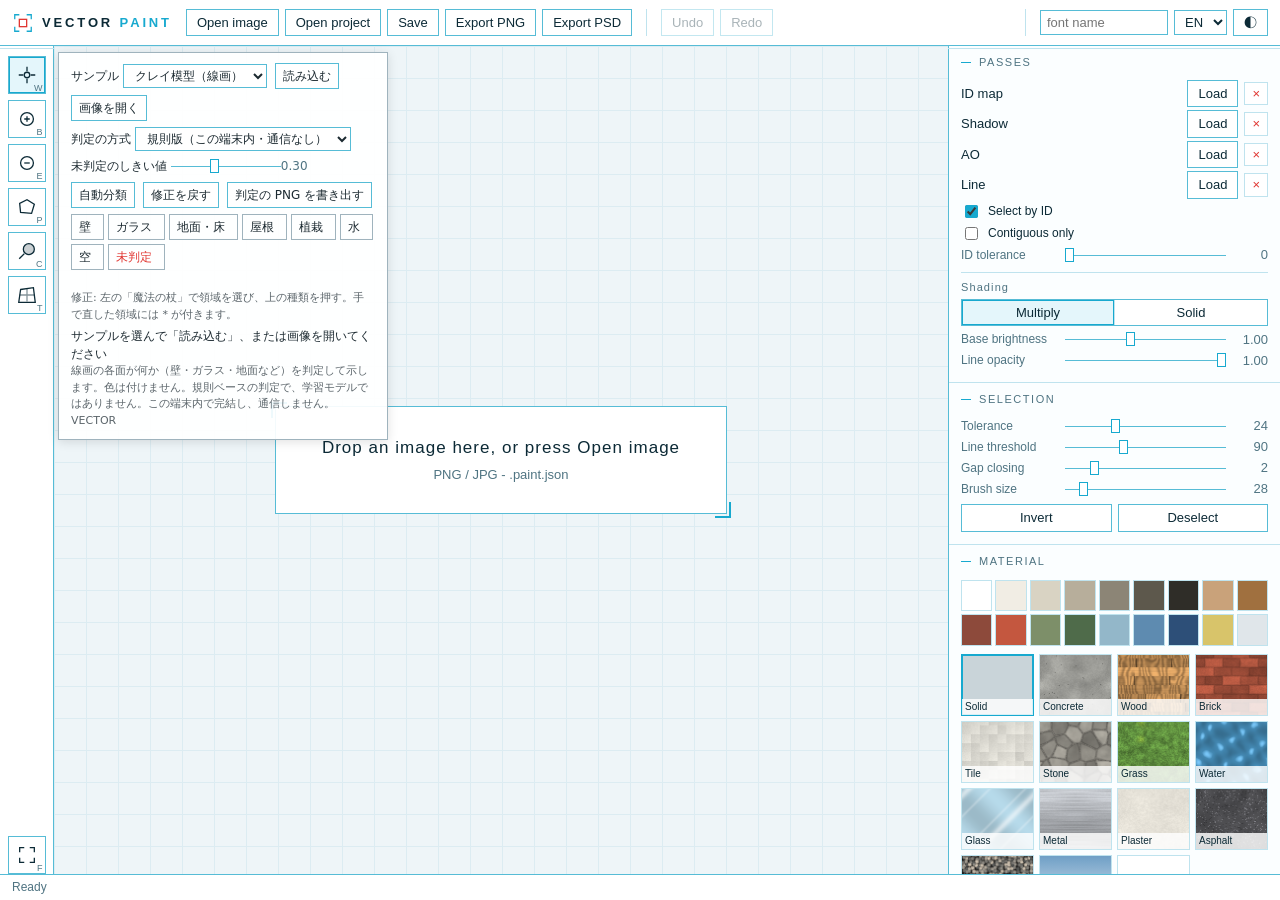
==== vector-paint.html @ c96a1606 "Publish VECTOR PAINT: surface judgment layer (no colour)" ====
<!doctype html>
<html lang="ja" data-theme="light">
<head>
<meta charset="utf-8">
<meta name="viewport" content="width=device-width, initial-scale=1">
<title>VECTOR PAINT</title>
<link rel="stylesheet" href="paint/paint.css">
<link rel="stylesheet" href="vector-paint.css">
</head>
<body>
<div id="app">
  <header id="top">
    <div class="brand">
      <svg viewBox="0 0 24 24" fill="none" stroke="currentColor" stroke-width="1.4"><path d="M3 8V3h5M16 3h5v5M21 16v5h-5M8 21H3v-5" style="stroke:var(--accent)"/><rect x="8" y="8" width="8" height="8" style="stroke:var(--red)"/></svg>
      <span>VECTOR <em>PAINT</em></span>
    </div>
    <div class="grp">
      <button id="b-open" data-i="open_image"></button>
      <button id="b-opendoc" data-i="open_project"></button>
      <button id="b-save" data-i="save"></button>
      <button id="b-png" data-i="export_png"></button>
      <button id="b-psd" data-i="export_psd"></button>
    </div>
    <div class="grp" style="display:none">
      <select id="s-kind"><option value="plan"></option><option value="elev"></option><option value="section"></option></select>
      <button id="b-auto"></button>
      <label id="l-depth" hidden><span></span> <input id="r-depth" type="range" min="0" max="100" value="60"></label>
    </div>
    <div class="grp">
      <button id="b-undo" data-i="undo"></button>
      <button id="b-redo" data-i="redo"></button>
    </div>
    <div class="grp right">
      <input id="i-font" type="text" list="fontlist" data-pi="font_ph" data-ti="font" autocomplete="off">
      <datalist id="fontlist">
        <option value="Bahnschrift"><option value="DIN Alternate"><option value="Segoe UI"><option value="Yu Gothic UI">
        <option value="Meiryo UI"><option value="Arial"><option value="Consolas"><option value="system-ui">
      </datalist>
      <select id="s-lang"><option value="ja">JA</option><option value="en">EN</option></select>
      <button id="b-theme" data-ti="theme">&#9680;</button>
    </div>
  </header>

  <nav id="tools"></nav>

  <main id="stage">
    <canvas id="view"></canvas>
    <div id="drop"><div class="box"><div class="big" data-i="drop_hint"></div><div class="sub" data-i="drop_sub"></div></div></div>
  </main>

  <aside id="side"></aside>

  <footer id="status">
    <div id="msg"></div>
    <span id="st-pos"></span><span id="st-sel"></span><span id="st-zoom"></span><span id="st-size"></span>
  </footer>
</div>

<section id="vp" aria-label="VECTOR PAINT 面の判定">
  <div class="vp-row">
    <label>サンプル <select id="vp-sample"></select></label>
    <button id="vp-load" type="button">読み込む</button>
    <button id="vp-file" type="button">画像を開く</button>
  </div>
  <div class="vp-row">
    <label>判定の方式 <select id="vp-labeler"></select></label>
    <label>未判定のしきい値 <input id="vp-thr" type="range" min="5" max="70" value="30"><output id="vp-thr-v">0.30</output></label>
  </div>
  <div class="vp-row">
    <button id="vp-run" type="button">自動分類</button>
    <button id="vp-reset" type="button">修正を戻す</button>
    <button id="vp-export" type="button">判定の PNG を書き出す</button>
  </div>
  <div id="vp-legend" class="vp-legend"></div>
  <div id="vp-at" class="vp-at" aria-live="polite"></div>
  <div id="vp-hint" class="vp-hint">修正: 左の「魔法の杖」で領域を選び、上の種類を押す。手で直した領域には * が付きます。</div>
  <div id="vp-msg" class="vp-msg" role="status"></div>
  <div class="vp-foot">線画の各面が何か（壁・ガラス・地面など）を判定して示します。色は付けません。規則ベースの判定で、学習モデルではありません。この端末内で完結し、通信しません。 VECTOR</div>
</section>

<input id="f-image" type="file" accept="image/*" class="hide">
<input id="f-doc" type="file" accept=".json,application/json" class="hide">
<input id="f-pass" type="file" accept="image/*" class="hide">
<input id="f-tex" type="file" accept="image/*" multiple class="hide">

<script src="paint/i18n.js"></script>
<script src="paint/core.js"></script>
<script src="paint/psd.js"></script>
<script src="paint/ui.js"></script>
<script src="ai/regions.js"></script>
<script src="ai/classify.js"></script>
<script src="ai/labeler.js"></script>
<script src="samples-data.js"></script>
<script src="vector-paint.js"></script>
</body>
</html>
---- paint/paint.css ----
/* zumen-kit paint: 白基調の製図調。色は白・シアン・赤の三色だけ（黄・緑は使わない）。 */
:root {
  --bg: #ffffff; --panel: #fbfeff; --stage: #eef5f8; --grid: #dcecf2;
  --ink: #0c2a36; --ink2: #4f7482; --line: #56bcd6; --line2: #bfe3ee; --accent: #17a9cf; --accent-soft: #e4f6fb;
  --red: #e0342f; --shadow: 0 0 0 1px var(--line2);
  --ui-font: Bahnschrift, "DIN Alternate", "DIN 1451 Std", "Yu Gothic UI", "Segoe UI", Meiryo, sans-serif;
}
:root[data-theme="dark"] {
  --bg: #07141b; --panel: #0a1b24; --stage: #050f15; --grid: #0e2530;
  --ink: #d6f1f9; --ink2: #7fb1c1; --line: #2a8aa6; --line2: #14404f; --accent: #46d2f2; --accent-soft: #0e2f3b;
  --red: #ff5a52;
}
* { box-sizing: border-box; }
html, body { margin: 0; height: 100%; background: var(--bg); color: var(--ink); font: 13px/1.35 var(--ui-font); overflow: hidden; }
button, input, select { font: inherit; color: inherit; }
button { background: var(--bg); border: 1px solid var(--line); padding: 4px 10px; cursor: pointer; border-radius: 0; }
button:hover { background: var(--accent-soft); }
button:active { background: var(--line2); }
button:disabled { opacity: .35; cursor: default; }
button.on { background: var(--accent-soft); box-shadow: inset 0 0 0 1px var(--accent); }
button.x { padding: 2px 7px; color: var(--red); border-color: var(--line2); }
input[type=text], select, input[list] { background: var(--bg); border: 1px solid var(--line); padding: 3px 6px; border-radius: 0; min-width: 0; }
input[type=color] { width: 34px; height: 24px; padding: 0; border: 1px solid var(--line); background: var(--bg); cursor: pointer; }
input[type=range] { -webkit-appearance: none; appearance: none; height: 18px; background: transparent; flex: 1; min-width: 0; margin: 0; }
input[type=range]::-webkit-slider-runnable-track { height: 1px; background: var(--line); }
input[type=range]::-webkit-slider-thumb { -webkit-appearance: none; width: 9px; height: 14px; margin-top: -7px; background: var(--bg); border: 1px solid var(--accent); border-radius: 0; }
input[type=checkbox] { accent-color: var(--accent); }
output { min-width: 34px; text-align: right; color: var(--ink2); font-variant-numeric: tabular-nums; }

#app { display: grid; grid-template-columns: 54px 1fr 332px; grid-template-rows: 46px 1fr 26px; height: 100vh; }
#top { grid-column: 1 / 4; display: flex; align-items: center; gap: 14px; padding: 0 12px; border-bottom: 1px solid var(--line); background: var(--bg); position: relative; }
#top::after { content: ""; position: absolute; left: 0; right: 0; bottom: -4px; height: 3px; border-bottom: 1px solid var(--line2); pointer-events: none; }
.brand { font-weight: 600; letter-spacing: .22em; display: flex; align-items: center; gap: 8px; white-space: nowrap; }
.brand svg { width: 22px; height: 22px; }
.brand em { font-style: normal; color: var(--accent); }
.grp { display: flex; align-items: center; gap: 6px; }
.grp.right { margin-left: auto; }
.grp + .grp { padding-left: 14px; border-left: 1px solid var(--line2); }
#i-font { width: 128px; }

#tools { border-right: 1px solid var(--line); background: var(--bg); display: flex; flex-direction: column; align-items: center; gap: 6px; padding-top: 10px; }
#tools button { width: 38px; height: 38px; padding: 0; display: grid; place-items: center; position: relative; }
#tools button svg { width: 22px; height: 22px; stroke: currentColor; fill: none; stroke-width: 1.4; }
#tools button kbd { position: absolute; right: 2px; bottom: 0; font: 9px var(--ui-font); color: var(--ink2); }
#tools .sp { flex: 1; }

#stage { position: relative; background: var(--stage);
  background-image: linear-gradient(var(--grid) 1px, transparent 1px), linear-gradient(90deg, var(--grid) 1px, transparent 1px);
  background-size: 32px 32px; overflow: hidden; }
#view { position: absolute; inset: 0; width: 100%; height: 100%; display: block; touch-action: none; cursor: crosshair; }
#drop { position: absolute; inset: 0; display: grid; place-content: center; text-align: center; gap: 10px; pointer-events: none; }
#drop .box { border: 1px solid var(--line); background: var(--bg); padding: 30px 46px; position: relative; pointer-events: auto; }
#drop .box::before, #drop .box::after { content: ""; position: absolute; width: 14px; height: 14px; border: 2px solid var(--accent); }
#drop .box::before { left: -5px; top: -5px; border-right: 0; border-bottom: 0; }
#drop .box::after { right: -5px; bottom: -5px; border-left: 0; border-top: 0; }
#drop .big { font-size: 17px; letter-spacing: .06em; }
#drop .sub { color: var(--ink2); margin-top: 6px; }
#stage.dragover { outline: 2px dashed var(--accent); outline-offset: -8px; }
#drop.hidden { display: none; }

#side { border-left: 1px solid var(--line); background: var(--panel); overflow-y: auto; overflow-x: hidden; }
details.sec { border-bottom: 1px solid var(--line2); padding: 0 12px 10px; position: relative; }
details.sec > summary { cursor: pointer; padding: 9px 0 7px; letter-spacing: .14em; text-transform: uppercase; font-size: 11px; color: var(--ink2); list-style: none; display: flex; align-items: center; gap: 8px; }
details.sec > summary::before { content: ""; width: 10px; height: 1px; background: var(--accent); }
details.sec > summary::-webkit-details-marker { display: none; }
.row { display: flex; align-items: center; gap: 8px; margin: 3px 0; }
.row > span:first-child { width: 96px; flex: none; color: var(--ink2); font-size: 12px; }
.row > input[type=range] { flex: 1; }
.chk { display: flex; align-items: center; gap: 7px; margin: 3px 0; font-size: 12px; }
.btns { display: flex; gap: 6px; margin: 6px 0 2px; flex-wrap: wrap; }
.btns button { flex: 1; }
.pass { display: grid; grid-template-columns: 74px 1fr auto auto; gap: 6px; align-items: center; margin: 3px 0; }
.pass .st { font-style: normal; font-size: 11px; color: var(--ink2); white-space: nowrap; overflow: hidden; text-overflow: ellipsis; }
.pass .st.ok { color: var(--accent); }
.pass .st.bad { color: var(--red); }
.seg { display: flex; border: 1px solid var(--line); margin: 4px 0; }
.seg button { flex: 1; border: 0; border-right: 1px solid var(--line2); }
.seg button:last-child { border-right: 0; }
.swatches { display: grid; grid-template-columns: repeat(9, 1fr); gap: 3px; margin: 4px 0 8px; }
.swatches i { aspect-ratio: 1; border: 1px solid var(--line2); cursor: pointer; display: block; }
.swatches i:hover { outline: 1px solid var(--accent); }
.shelf { display: grid; grid-template-columns: repeat(4, 1fr); gap: 5px; margin: 4px 0 8px; }
.shelf button { padding: 0; border: 1px solid var(--line2); height: 62px; position: relative; overflow: hidden; background-size: cover; background-position: center; }
.shelf button span { position: absolute; left: 0; right: 0; bottom: 0; background: color-mix(in srgb, var(--bg) 82%, transparent); font-size: 10px; padding: 1px 3px; text-align: left; white-space: nowrap; overflow: hidden; text-overflow: ellipsis; }
.shelf button.on { outline: 2px solid var(--accent); outline-offset: -2px; }
.shelf button.add { display: grid; place-items: center; color: var(--accent); font-size: 22px; background: var(--bg); }
.colorrow { display: flex; align-items: center; gap: 8px; margin: 3px 0; }
.colorrow > span { width: 96px; color: var(--ink2); font-size: 12px; }
.sub-h { margin: 8px 0 2px; font-size: 11px; letter-spacing: .1em; color: var(--ink2); border-top: 1px solid var(--line2); padding-top: 7px; }
#layers { border: 1px solid var(--line2); background: var(--bg); min-height: 38px; max-height: 240px; overflow-y: auto; }
.lyr { display: grid; grid-template-columns: 22px 24px 1fr auto auto auto; gap: 4px; align-items: center; padding: 3px 4px; border-bottom: 1px solid var(--line2); cursor: pointer; }
.lyr:last-child { border-bottom: 0; }
.lyr.act { background: var(--accent-soft); box-shadow: inset 2px 0 0 var(--accent); }
.lyr.off .nm { opacity: .4; text-decoration: line-through; }
.lyr .sw { width: 22px; height: 22px; border: 1px solid var(--line2); background-size: cover; }
.lyr .nm { overflow: hidden; text-overflow: ellipsis; white-space: nowrap; }
.lyr .nm input { width: 100%; }
.lyr button { padding: 0; width: 22px; height: 22px; line-height: 1; border-color: var(--line2); font-size: 11px; }
.lyr .eye { border: 0; background: transparent; }
.lyr .eye::before { content: ""; display: block; width: 12px; height: 7px; margin: auto; border: 1px solid var(--accent); border-radius: 50%; background: radial-gradient(circle, var(--accent) 0 2px, transparent 2.5px); }
.lyr.off .eye::before { background: none; border-style: dashed; opacity: .5; }
.empty { padding: 10px; color: var(--ink2); font-size: 12px; text-align: center; }
#status { grid-column: 1 / 4; display: flex; align-items: center; gap: 18px; padding: 0 12px; border-top: 1px solid var(--line); background: var(--bg); font-size: 12px; color: var(--ink2); }
#status #msg { flex: 1; overflow: hidden; text-overflow: ellipsis; white-space: nowrap; }
#status #msg.err { color: var(--red); }
#status span { font-variant-numeric: tabular-nums; white-space: nowrap; }
.hide { display: none !important; }
@media (max-width: 900px) { #app { grid-template-columns: 54px 1fr 270px; } .brand span { display: none; } }
#drop #b-sample { margin-top: 16px; }
#drop #b-sample[hidden] { display: none; }
---- vector-paint.css ----
#vp { position: fixed; left: 58px; top: 52px; z-index: 30; width: 330px; padding: 10px 12px; background: rgba(255,255,255,.93);
  border: 1px solid #9fb3bd; font: 12px/1.5 "Bahnschrift","Segoe UI","Yu Gothic UI",system-ui,sans-serif; color: #1c2a31; box-shadow: 0 2px 10px rgba(0,0,0,.12); }
:root[data-theme="dark"] #vp, [data-theme="dark"] #vp { background: rgba(20,28,33,.92); color: #dbe7ec; border-color: #51666f; }
#vp .vp-row { display: flex; flex-wrap: wrap; gap: 6px 8px; align-items: center; margin-bottom: 6px; }
#vp select, #vp button { font: inherit; padding: 3px 7px; }
#vp input[type=range] { width: 110px; vertical-align: middle; }
.vp-legend { display: flex; flex-wrap: wrap; gap: 4px; margin: 4px 0; }
.vp-chip { display: inline-flex; align-items: center; gap: 5px; padding: 2px 7px; border: 1px solid #9fb3bd; background: transparent; color: inherit; cursor: pointer; }
.vp-chip:hover { border-color: #19a7c9; }
.vp-chip b { font-weight: 400; opacity: .7; }
.vp-chip.un span { color: var(--red, #c62828); }
#vp-over { position: absolute; inset: 0; width: 100%; height: 100%; pointer-events: none; }
.vp-at { min-height: 1.5em; font-size: 11px; }
.vp-hint, .vp-foot { opacity: .72; font-size: 11px; }
.vp-msg { min-height: 1.5em; margin-top: 4px; }
.vp-msg.err { color: #c62828; }
@media (max-width: 760px) { #vp { left: 6px; top: 46px; width: calc(100vw - 12px); } }
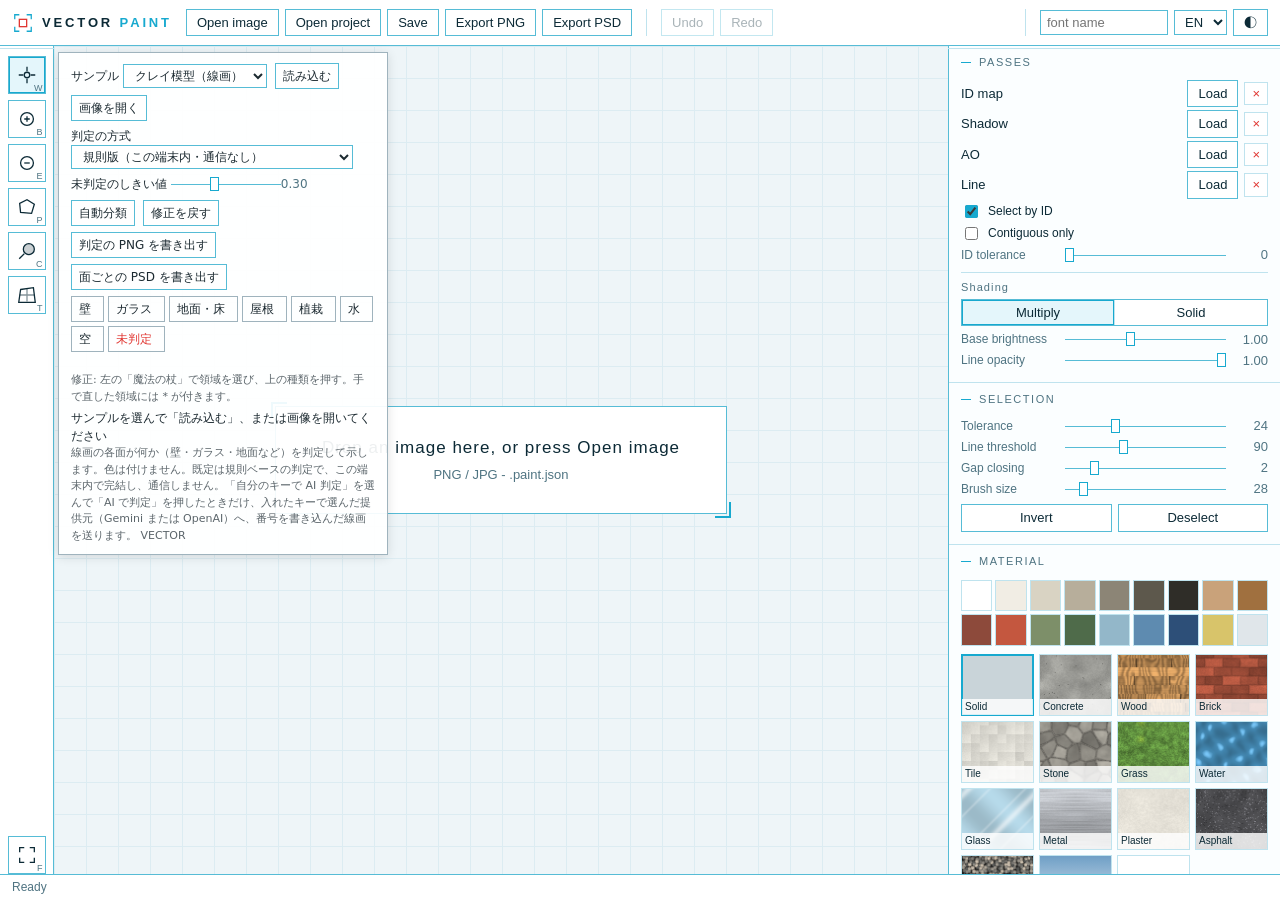
==== commit fc810d06: "VECTOR PAINT: bring-your-own-key AI labelling and per-face mask PSD - Judgment can now run through t" ====
--- a/vector-paint.html
+++ b/vector-paint.html
@@ -3,6 +3,7 @@
 <head>
 <meta charset="utf-8">
 <meta name="viewport" content="width=device-width, initial-scale=1">
+<meta http-equiv="Content-Security-Policy" content="connect-src 'self' data: blob: https://generativelanguage.googleapis.com https://api.openai.com; object-src 'none'; base-uri 'none'; form-action 'none'">
 <title>VECTOR PAINT</title>
 <link rel="stylesheet" href="paint/paint.css">
 <link rel="stylesheet" href="vector-paint.css">
@@ -66,16 +67,37 @@
     <label>判定の方式 <select id="vp-labeler"></select></label>
     <label>未判定のしきい値 <input id="vp-thr" type="range" min="5" max="70" value="30"><output id="vp-thr-v">0.30</output></label>
   </div>
+  <div id="vp-byok" class="vp-byok" hidden>
+    <div class="vp-row">
+      <label>提供元 <select id="vp-prov"></select></label>
+      <label>モデル名 <input id="vp-model" type="text" spellcheck="false" autocomplete="off"></label>
+    </div>
+    <div class="vp-row">
+      <label>キー <input id="vp-key" type="password" spellcheck="false" autocomplete="off" placeholder="ここに貼り付け"></label>
+    </div>
+    <div class="vp-row">
+      <label class="vp-chk"><input id="vp-remember" type="checkbox"> このタブを閉じるまで覚える</label>
+      <button id="vp-ai" type="button">AI で判定</button>
+    </div>
+    <div class="vp-note">鍵は選んだ提供元へ直接送られます。VECTOR のサーバーは通りません。</div>
+    <div class="vp-note">送るのは、番号を書き込んだ線画と領域の表だけです。「AI で判定」を押したときだけ送ります。</div>
+    <div class="vp-note">キーの発行: <a href="https://aistudio.google.com/apikey" target="_blank" rel="noopener noreferrer">Gemini</a> / <a href="https://platform.openai.com/api-keys" target="_blank" rel="noopener noreferrer">OpenAI</a></div>
+  </div>
+  <div id="vp-ainote" class="vp-ainote" role="status" aria-live="polite"></div>
   <div class="vp-row">
     <button id="vp-run" type="button">自動分類</button>
     <button id="vp-reset" type="button">修正を戻す</button>
+  </div>
+  <div class="vp-row">
     <button id="vp-export" type="button">判定の PNG を書き出す</button>
+    <button id="vp-mask" type="button">面ごとの PSD を書き出す</button>
   </div>
   <div id="vp-legend" class="vp-legend"></div>
+  <div id="vp-src" class="vp-src" aria-live="polite"></div>
   <div id="vp-at" class="vp-at" aria-live="polite"></div>
   <div id="vp-hint" class="vp-hint">修正: 左の「魔法の杖」で領域を選び、上の種類を押す。手で直した領域には * が付きます。</div>
   <div id="vp-msg" class="vp-msg" role="status"></div>
-  <div class="vp-foot">線画の各面が何か（壁・ガラス・地面など）を判定して示します。色は付けません。規則ベースの判定で、学習モデルではありません。この端末内で完結し、通信しません。 VECTOR</div>
+  <div class="vp-foot">線画の各面が何か（壁・ガラス・地面など）を判定して示します。色は付けません。既定は規則ベースの判定で、この端末内で完結し、通信しません。「自分のキーで AI 判定」を選んで「AI で判定」を押したときだけ、入れたキーで選んだ提供元（Gemini または OpenAI）へ、番号を書き込んだ線画を送ります。 VECTOR</div>
 </section>
 
 <input id="f-image" type="file" accept="image/*" class="hide">
@@ -90,6 +112,7 @@
 <script src="ai/regions.js"></script>
 <script src="ai/classify.js"></script>
 <script src="ai/labeler.js"></script>
+<script src="ai/maskpsd.js"></script>
 <script src="samples-data.js"></script>
 <script src="vector-paint.js"></script>
 </body>
--- a/vector-paint.css
+++ b/vector-paint.css
@@ -1,8 +1,18 @@
-#vp { position: fixed; left: 58px; top: 52px; z-index: 30; width: 330px; padding: 10px 12px; background: rgba(255,255,255,.93);
+#vp { position: fixed; left: 58px; top: 52px; z-index: 30; width: 330px; max-height: calc(100vh - 64px); overflow-y: auto; padding: 10px 12px; background: rgba(255,255,255,.93);
   border: 1px solid #9fb3bd; font: 12px/1.5 "Bahnschrift","Segoe UI","Yu Gothic UI",system-ui,sans-serif; color: #1c2a31; box-shadow: 0 2px 10px rgba(0,0,0,.12); }
 :root[data-theme="dark"] #vp, [data-theme="dark"] #vp { background: rgba(20,28,33,.92); color: #dbe7ec; border-color: #51666f; }
 #vp .vp-row { display: flex; flex-wrap: wrap; gap: 6px 8px; align-items: center; margin-bottom: 6px; }
-#vp select, #vp button { font: inherit; padding: 3px 7px; }
+#vp select, #vp button, #vp input[type=text], #vp input[type=password] { font: inherit; padding: 3px 7px; }
+#vp [hidden] { display: none !important; }
+#vp input[type=text], #vp input[type=password] { width: 150px; border: 1px solid #9fb3bd; background: transparent; color: inherit; }
+#vp .vp-chk { display: inline-flex; align-items: center; gap: 4px; }
+.vp-byok { border-top: 1px solid #c8d4da; padding-top: 6px; margin-bottom: 4px; }
+.vp-note { font-size: 11px; opacity: .8; margin-bottom: 3px; }
+.vp-note a { color: #0a7290; }
+.vp-ainote { min-height: 0; font-size: 11px; margin-bottom: 4px; }
+.vp-ainote.err b { color: #c62828; font-weight: 600; }
+.vp-ainote div { margin-bottom: 1px; }
+.vp-src { font-size: 11px; opacity: .85; }
 #vp input[type=range] { width: 110px; vertical-align: middle; }
 .vp-legend { display: flex; flex-wrap: wrap; gap: 4px; margin: 4px 0; }
 .vp-chip { display: inline-flex; align-items: center; gap: 5px; padding: 2px 7px; border: 1px solid #9fb3bd; background: transparent; color: inherit; cursor: pointer; }
